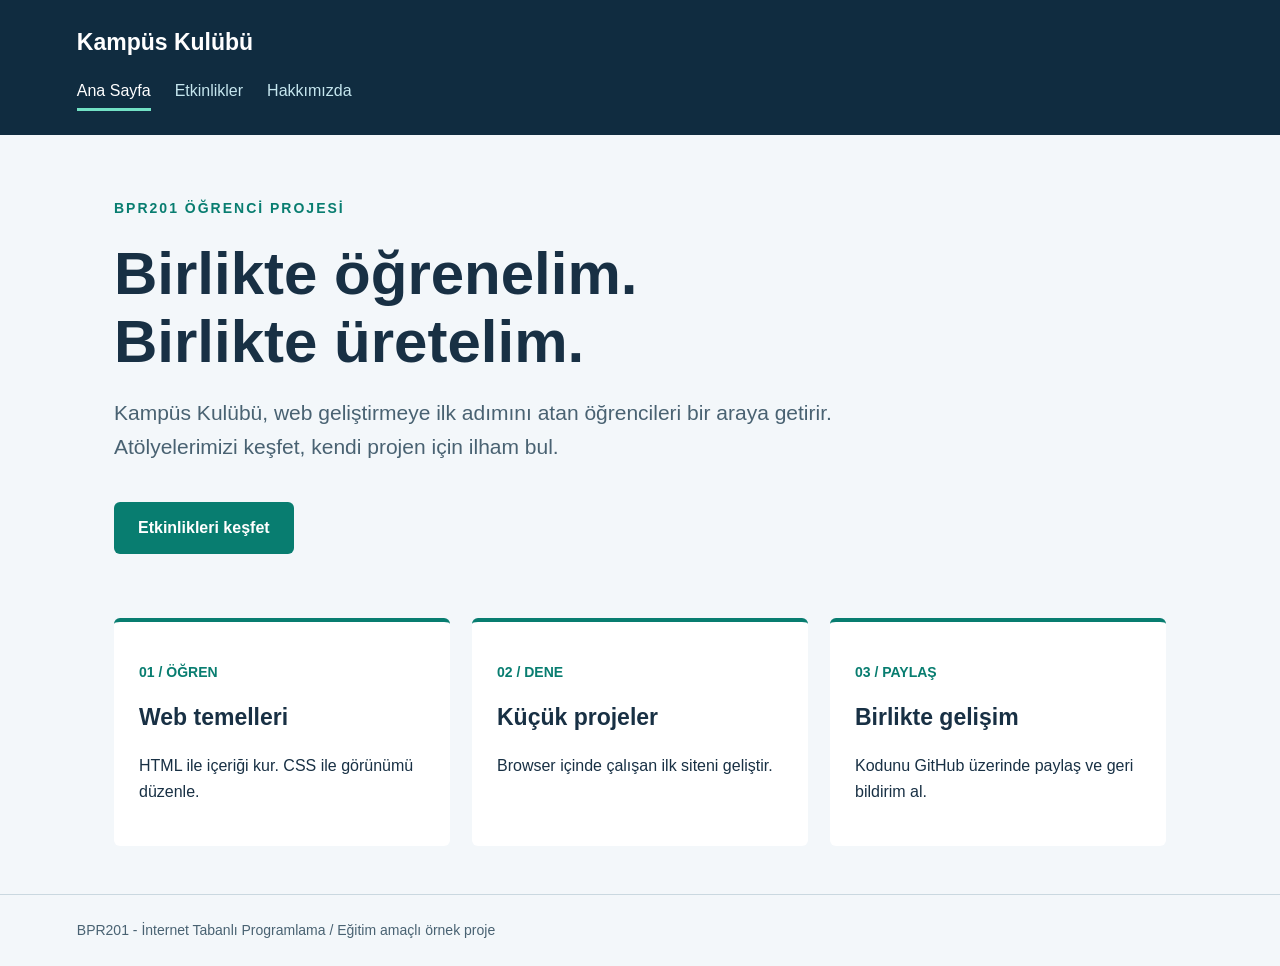
==== index.html @ 7fa36695 "Add files via upload" ====
<!doctype html>
<html lang="tr">
<head>
  <meta charset="UTF-8">
  <meta name="viewport" content="width=device-width, initial-scale=1.0">
  <title>Ana Sayfa | Kampüs Kulübü</title>
  <link rel="stylesheet" href="style.css">
</head>
<body>
<header><div class="brand">Kampüs Kulübü</div><nav aria-label="Ana menü"><a href="index.html" aria-current="page">Ana Sayfa</a>
<a href="etkinlikler.html">Etkinlikler</a>
<a href="hakkimizda.html">Hakkımızda</a></nav></header>
<main><p class="eyebrow">BPR201 ÖĞRENCİ PROJESİ</p>
<h1>Birlikte öğrenelim.<br>Birlikte üretelim.</h1>
<p class="intro">Kampüs Kulübü, web geliştirmeye ilk adımını atan öğrencileri bir araya getirir. Atölyelerimizi keşfet, kendi projen için ilham bul.</p>
<a class="button" href="etkinlikler.html">Etkinlikleri keşfet</a>
<section class="grid" aria-label="Kulüp çalışma alanları">
<article><p class="meta">01 / ÖĞREN</p><h2>Web temelleri</h2><p>HTML ile içeriği kur. CSS ile görünümü düzenle.</p></article>
<article><p class="meta">02 / DENE</p><h2>Küçük projeler</h2><p>Browser içinde çalışan ilk siteni geliştir.</p></article>
<article><p class="meta">03 / PAYLAŞ</p><h2>Birlikte gelişim</h2><p>Kodunu GitHub üzerinde paylaş ve geri bildirim al.</p></article>
</section></main>
<footer>BPR201 - İnternet Tabanlı Programlama / Eğitim amaçlı örnek proje</footer>
</body>
</html>
---- style.css ----
/* Ortak görünüm: Üç HTML dosyası bu dosyayı kullanır. */
* { box-sizing: border-box; }
body { margin: 0; font-family: Arial, sans-serif; color: #183044; background: #f3f7fa; line-height: 1.65; }
header { background: #102c40; color: white; padding: 24px max(6vw, 20px); }
.brand { font-weight: bold; font-size: 23px; }
nav { display: flex; flex-wrap: wrap; gap: 24px; margin-top: 12px; }
nav a { color: #c5e6ee; text-decoration: none; padding: 4px 0; }
nav a[aria-current="page"] { color: white; border-bottom: 3px solid #72e1c5; }
a { color: #086767; }
a:focus-visible { outline: 3px solid #e1a82b; outline-offset: 5px; }
main { max-width: 1100px; margin: 0 auto; padding: 48px 24px; min-height: 65vh; }
.eyebrow { color: #087d70; font-weight: bold; letter-spacing: 2px; font-size: 14px; }
h1 { font-size: clamp(34px, 5vw, 60px); line-height: 1.12; max-width: 850px; margin: 20px 0; }
.intro { font-size: 21px; max-width: 730px; color: #496272; }
.button { display: inline-block; margin: 16px 0 32px; padding: 13px 24px; background: #087d70; color: white; border-radius: 6px; text-decoration: none; font-weight: bold; }
.grid { display: grid; grid-template-columns: repeat(3, 1fr); gap: 22px; margin-top: 32px; }
article { background: white; border-top: 4px solid #087d70; padding: 25px; border-radius: 6px; }
article h2 { margin: 10px 0; font-size: 23px; }
.meta { font-size: 14px; color: #087d70; font-weight: bold; }
.note { padding: 18px 22px; border-left: 4px solid #db9d27; background: #fff4d8; margin-top: 30px; }
footer { border-top: 1px solid #cad8e0; padding: 24px 6vw; color: #496272; font-size: 14px; }
@media (max-width: 700px) { .grid { grid-template-columns: 1fr; } main { padding-top: 28px; } }
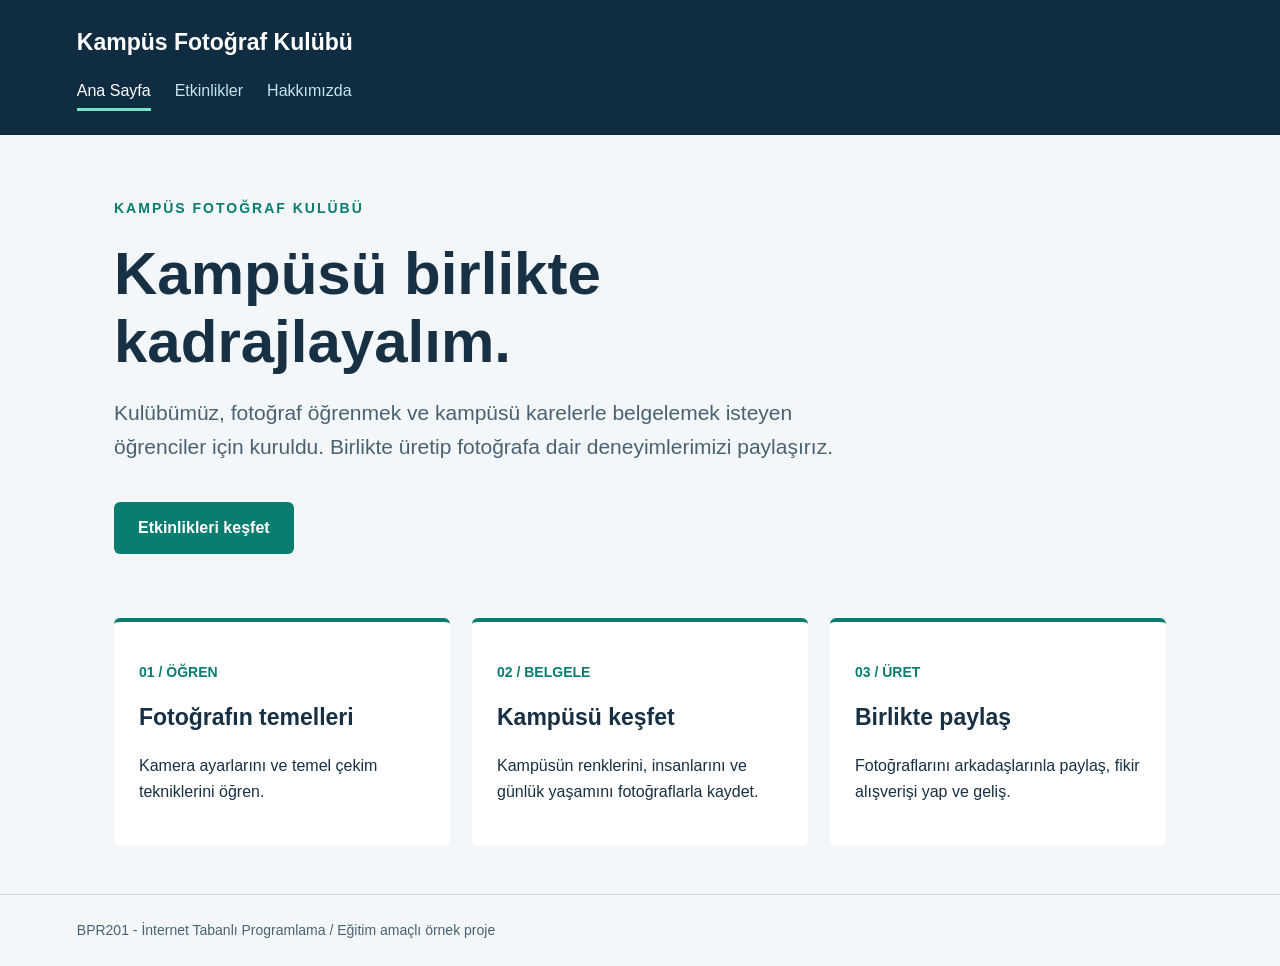
==== commit b7684024: "aramamotoru" ====
--- a/index.html
+++ b/index.html
@@ -3,21 +3,21 @@
 <head>
   <meta charset="UTF-8">
   <meta name="viewport" content="width=device-width, initial-scale=1.0">
-  <title>Ana Sayfa | Kampüs Kulübü</title>
+  <title>Kampüs Fotoğraf Kulübü</title>
   <link rel="stylesheet" href="style.css">
 </head>
 <body>
-<header><div class="brand">Kampüs Kulübü</div><nav aria-label="Ana menü"><a href="index.html" aria-current="page">Ana Sayfa</a>
+<header><div class="brand">Kampüs Fotoğraf Kulübü</div><nav aria-label="Ana menü"><a href="index.html" aria-current="page">Ana Sayfa</a>
 <a href="etkinlikler.html">Etkinlikler</a>
 <a href="hakkimizda.html">Hakkımızda</a></nav></header>
-<main><p class="eyebrow">BPR201 ÖĞRENCİ PROJESİ</p>
-<h1>Birlikte öğrenelim.<br>Birlikte üretelim.</h1>
-<p class="intro">Kampüs Kulübü, web geliştirmeye ilk adımını atan öğrencileri bir araya getirir. Atölyelerimizi keşfet, kendi projen için ilham bul.</p>
+<main><p class="eyebrow">KAMPÜS FOTOĞRAF KULÜBÜ</p>
+<h1>Kampüsü birlikte kadrajlayalım.</h1>
+<p class="intro">Kulübümüz, fotoğraf öğrenmek ve kampüsü karelerle belgelemek isteyen öğrenciler için kuruldu. Birlikte üretip fotoğrafa dair deneyimlerimizi paylaşırız.</p>
 <a class="button" href="etkinlikler.html">Etkinlikleri keşfet</a>
 <section class="grid" aria-label="Kulüp çalışma alanları">
-<article><p class="meta">01 / ÖĞREN</p><h2>Web temelleri</h2><p>HTML ile içeriği kur. CSS ile görünümü düzenle.</p></article>
-<article><p class="meta">02 / DENE</p><h2>Küçük projeler</h2><p>Browser içinde çalışan ilk siteni geliştir.</p></article>
-<article><p class="meta">03 / PAYLAŞ</p><h2>Birlikte gelişim</h2><p>Kodunu GitHub üzerinde paylaş ve geri bildirim al.</p></article>
+<article><p class="meta">01 / ÖĞREN</p><h2>Fotoğrafın temelleri</h2><p>Kamera ayarlarını ve temel çekim tekniklerini öğren.</p></article>
+<article><p class="meta">02 / BELGELE</p><h2>Kampüsü keşfet</h2><p>Kampüsün renklerini, insanlarını ve günlük yaşamını fotoğraflarla kaydet.</p></article>
+<article><p class="meta">03 / ÜRET</p><h2>Birlikte paylaş</h2><p>Fotoğraflarını arkadaşlarınla paylaş, fikir alışverişi yap ve geliş.</p></article>
 </section></main>
 <footer>BPR201 - İnternet Tabanlı Programlama / Eğitim amaçlı örnek proje</footer>
 </body>
--- a/style.css
+++ b/style.css
@@ -13,10 +13,18 @@
 h1 { font-size: clamp(34px, 5vw, 60px); line-height: 1.12; max-width: 850px; margin: 20px 0; }
 .intro { font-size: 21px; max-width: 730px; color: #496272; }
 .button { display: inline-block; margin: 16px 0 32px; padding: 13px 24px; background: #087d70; color: white; border-radius: 6px; text-decoration: none; font-weight: bold; }
+.event-search { display: grid; grid-template-columns: minmax(0, 1fr) auto; align-items: end; gap: 12px; max-width: 650px; margin-top: 32px; }
+.search-field label { display: block; margin-bottom: 6px; font-weight: bold; }
+.search-field input { width: 100%; min-height: 44px; padding: 9px 12px; border: 1px solid #9aabb5; border-radius: 4px; font: inherit; color: inherit; background: white; }
+.search-clear { min-height: 44px; padding: 9px 16px; border: 0; border-radius: 4px; background: #087d70; color: white; font: inherit; font-weight: bold; cursor: pointer; }
+.search-field input:focus-visible, .search-clear:focus-visible { outline: 3px solid #e1a82b; outline-offset: 3px; }
+.search-status { margin: 12px 0 0; color: #496272; }
+.empty-results { margin: 16px 0 0; padding: 18px 22px; border-left: 4px solid #db9d27; background: #fff4d8; }
 .grid { display: grid; grid-template-columns: repeat(3, 1fr); gap: 22px; margin-top: 32px; }
 article { background: white; border-top: 4px solid #087d70; padding: 25px; border-radius: 6px; }
+.grid article[hidden] { display: none; }
 article h2 { margin: 10px 0; font-size: 23px; }
 .meta { font-size: 14px; color: #087d70; font-weight: bold; }
 .note { padding: 18px 22px; border-left: 4px solid #db9d27; background: #fff4d8; margin-top: 30px; }
 footer { border-top: 1px solid #cad8e0; padding: 24px 6vw; color: #496272; font-size: 14px; }
-@media (max-width: 700px) { .grid { grid-template-columns: 1fr; } main { padding-top: 28px; } }
+@media (max-width: 700px) { .grid { grid-template-columns: 1fr; } .event-search { grid-template-columns: 1fr; } main { padding-top: 28px; } }
